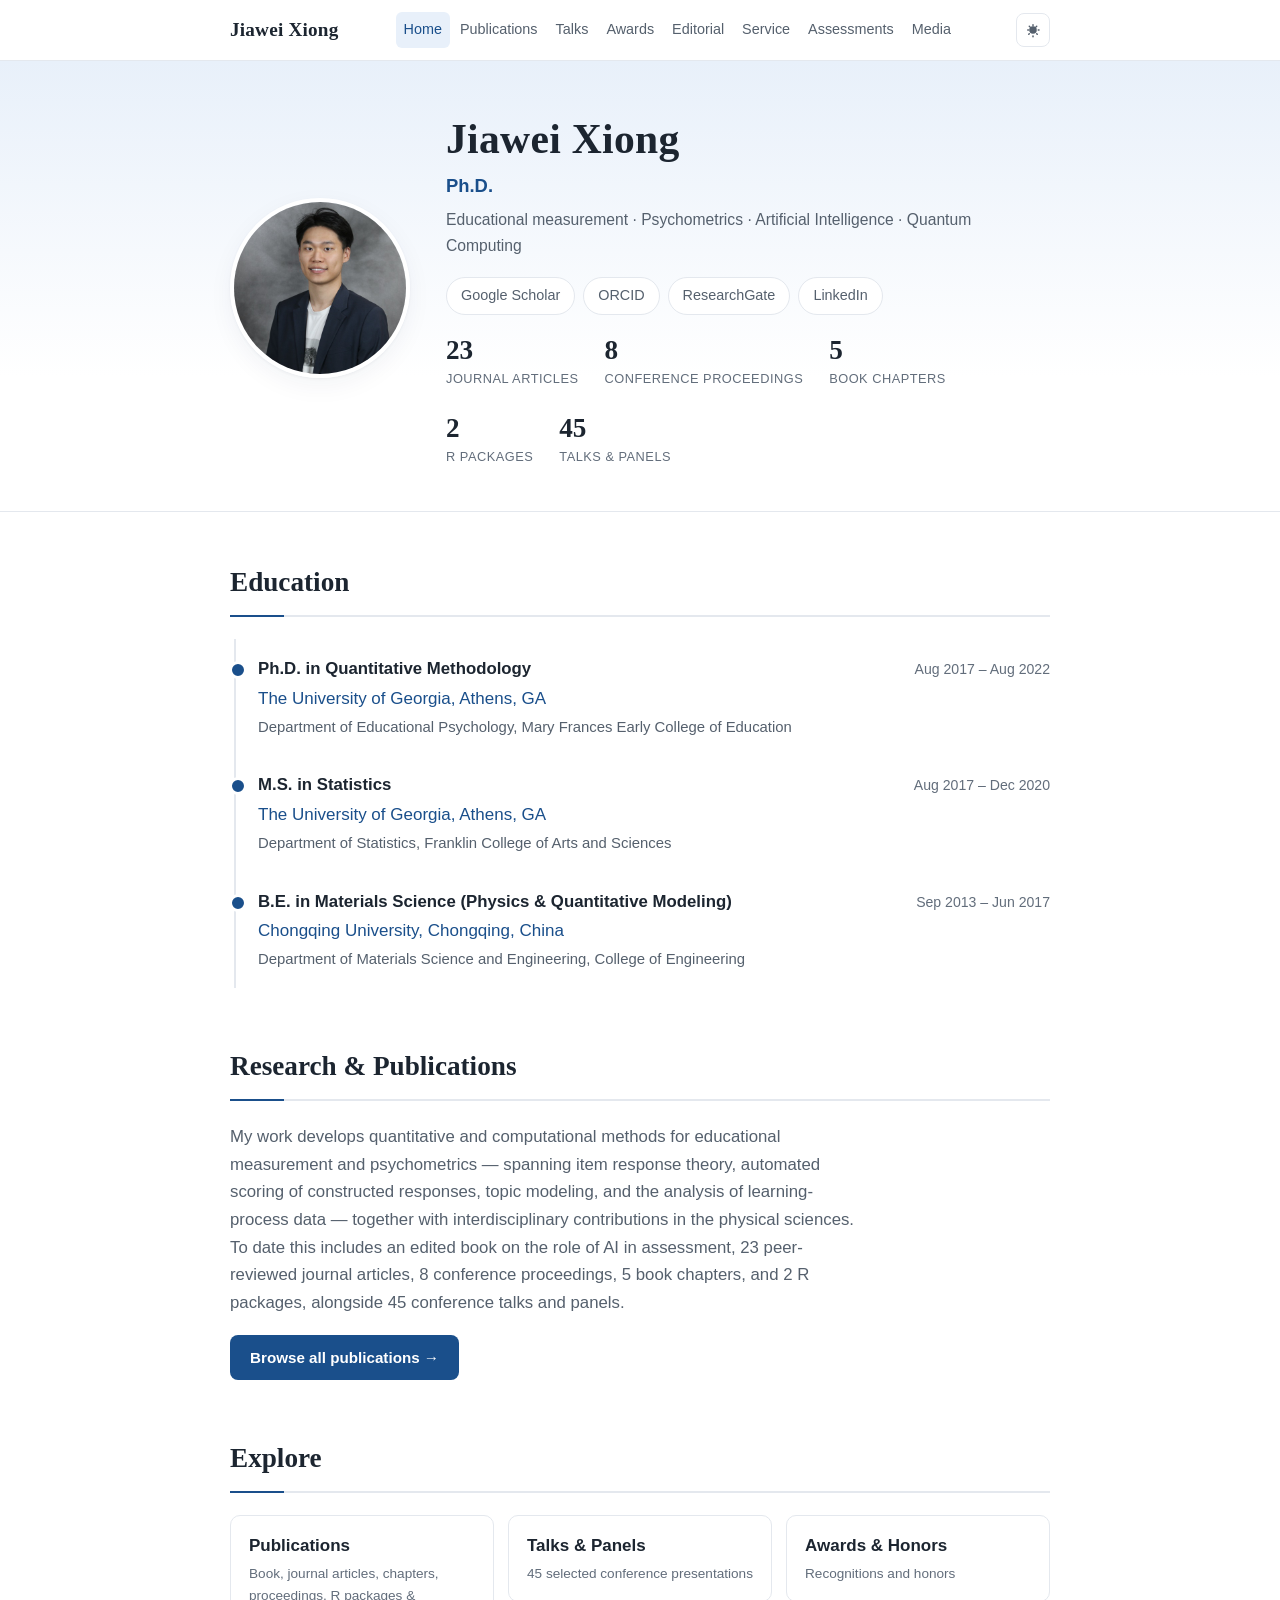
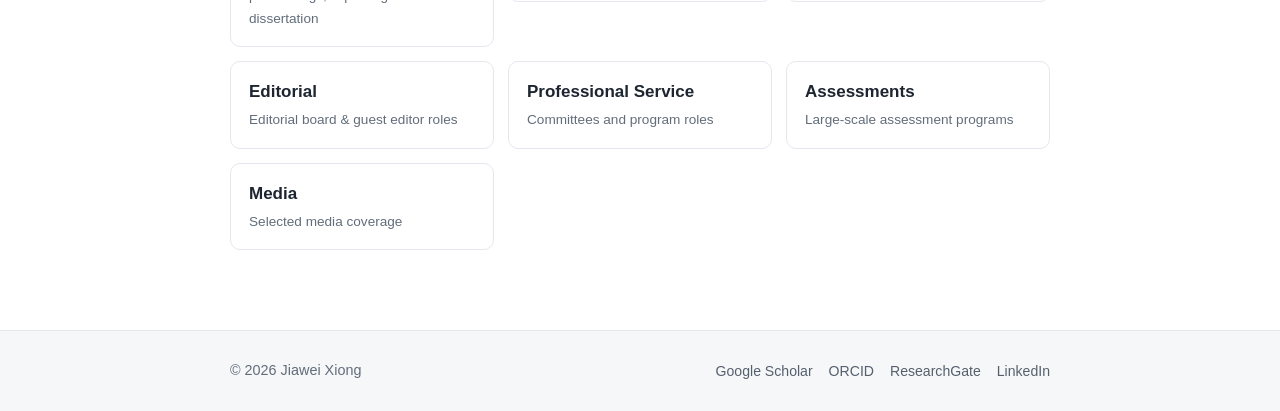
==== index.html @ 8add4418 "Add files via upload" ====
<!DOCTYPE html>
<html lang="en">
<head>
  <meta charset="utf-8" />
  <meta name="viewport" content="width=device-width, initial-scale=1" />
  <title>Jiawei Xiong — Quantitative Methodology &amp; Educational Measurement</title>

  <!-- Primary meta -->
  <meta name="description" content="Jiawei Xiong, Ph.D. in Quantitative Methodology (University of Georgia). Research in educational measurement, psychometrics, artificial intelligence, automated scoring, and process data analysis. Publications, conference talks, R packages, and professional service." />
  <meta name="author" content="Jiawei Xiong" />
  <meta name="keywords" content="Jiawei Xiong, educational measurement, psychometrics, quantitative methodology, item response theory, automated scoring, topic modeling, process data, machine learning, artificial intelligence, University of Georgia" />
  <link rel="canonical" href="https://nayoxiong.github.io/" />
  <meta name="robots" content="index, follow" />

  <!-- Open Graph -->
  <meta property="og:type" content="profile" />
  <meta property="og:title" content="Jiawei Xiong — Quantitative Methodology &amp; Educational Measurement" />
  <meta property="og:description" content="Ph.D. in Quantitative Methodology. Research in educational measurement, psychometrics, artificial intelligence, automated scoring, and process data analysis." />
  <meta property="og:url" content="https://nayoxiong.github.io/" />
  <meta property="og:image" content="https://nayoxiong.github.io/assets/profile.jpg" />
  <meta property="profile:first_name" content="Jiawei" />
  <meta property="profile:last_name" content="Xiong" />

  <!-- Twitter -->
  <meta name="twitter:card" content="summary" />
  <meta name="twitter:title" content="Jiawei Xiong — Quantitative Methodology &amp; Educational Measurement" />
  <meta name="twitter:description" content="Ph.D. in Quantitative Methodology. Research in educational measurement, psychometrics, artificial intelligence, and process data analysis." />
  <meta name="twitter:image" content="https://nayoxiong.github.io/assets/profile.jpg" />

  <link rel="icon" href="assets/favicon.svg" type="image/svg+xml" />
  <link rel="stylesheet" href="styles.css" />

  <!-- Structured data for search engines -->
  <script type="application/ld+json">
  {
    "@context": "https://schema.org",
    "@type": "Person",
    "name": "Jiawei Xiong",
    "givenName": "Jiawei",
    "familyName": "Xiong",
    "url": "https://nayoxiong.github.io/",
    "image": "https://nayoxiong.github.io/assets/profile.jpg",
    "description": "Ph.D. in Quantitative Methodology with research in educational measurement, psychometrics, artificial intelligence, automated scoring, and process data analysis.",
    "knowsAbout": ["Educational Measurement", "Psychometrics", "Quantitative Methodology", "Item Response Theory", "Automated Scoring", "Topic Modeling", "Process Data Analysis", "Artificial Intelligence", "Statistics"],
    "alumniOf": [
      { "@type": "CollegeOrUniversity", "name": "The University of Georgia" },
      { "@type": "CollegeOrUniversity", "name": "Chongqing University" }
    ],
    "sameAs": [
      "https://scholar.google.com/citations?user=y96cS50AAAAJ&hl=en",
      "https://orcid.org/0000-0002-2069-8720",
      "https://www.researchgate.net/profile/Jiawei_Xiong7",
      "https://www.linkedin.com/in/jiawei-x-490b86272/"
    ]
  }
  </script>
</head>
<body>
  <a class="skip-link" href="#main">Skip to content</a>

  <header class="site-nav" id="top">
    <div class="nav-inner">
      <a class="nav-brand" href="index.html">Jiawei Xiong</a>
      <nav id="nav-links" class="nav-links" aria-label="Site navigation">
        <a href="index.html" class="active">Home</a>
        <a href="publications.html">Publications</a>
        <a href="talks.html">Talks</a>
        <a href="awards.html">Awards</a>
        <a href="editorial.html">Editorial</a>
        <a href="service.html">Service</a>
        <a href="assessments.html">Assessments</a>
        <a href="media.html">Media</a>
      </nav>
      <div class="nav-actions">
        <button class="theme-toggle" id="themeToggle" aria-label="Toggle dark mode" title="Toggle dark mode">
          <svg class="icon-sun" viewBox="0 0 24 24" width="18" height="18" aria-hidden="true"><path fill="currentColor" d="M12 17a5 5 0 1 0 0-10 5 5 0 0 0 0 10zm0-13a1 1 0 0 1 1 1v1a1 1 0 1 1-2 0V5a1 1 0 0 1 1-1zm0 15a1 1 0 0 1 1 1v1a1 1 0 1 1-2 0v-1a1 1 0 0 1 1-1zM4 12a1 1 0 0 1 1-1h1a1 1 0 1 1 0 2H5a1 1 0 0 1-1-1zm14 0a1 1 0 0 1 1-1h1a1 1 0 1 1 0 2h-1a1 1 0 0 1-1-1zM6.34 6.34a1 1 0 0 1 1.42 0l.7.7a1 1 0 0 1-1.41 1.42l-.71-.71a1 1 0 0 1 0-1.41zm9.9 9.9a1 1 0 0 1 1.41 0l.71.71a1 1 0 0 1-1.42 1.41l-.7-.7a1 1 0 0 1 0-1.42zM17.66 6.34a1 1 0 0 1 0 1.41l-.71.71a1 1 0 1 1-1.41-1.42l.7-.7a1 1 0 0 1 1.42 0zM7.76 16.24a1 1 0 0 1 0 1.42l-.7.7a1 1 0 0 1-1.42-1.41l.71-.71a1 1 0 0 1 1.41 0z"/></svg>
          <svg class="icon-moon" viewBox="0 0 24 24" width="18" height="18" aria-hidden="true"><path fill="currentColor" d="M21 12.79A9 9 0 1 1 11.21 3 7 7 0 0 0 21 12.79z"/></svg>
        </button>
        <button class="nav-toggle" aria-label="Toggle navigation menu" aria-expanded="false" aria-controls="nav-links">
          <span></span><span></span><span></span>
        </button>
      </div>
    </div>
  </header>

  <main id="main">

    <!-- ==================== HERO ==================== -->
    <section class="hero" id="about">
      <div class="hero-inner">
        <div class="hero-photo">
          <img src="assets/profile.jpg" alt="Portrait of Jiawei Xiong" width="180" height="180"
               onerror="this.style.display='none';this.nextElementSibling.style.display='flex';" />
          <div class="hero-monogram" aria-hidden="true" style="display:none;">JX</div>
        </div>
        <div class="hero-text">
          <h1>Jiawei Xiong</h1>
          <p class="hero-subtitle">Ph.D.</p>
          <p class="hero-areas">Educational measurement &middot; Psychometrics &middot; Artificial Intelligence &middot; Quantum Computing</p>
          <ul class="hero-links" aria-label="Academic profiles">
            <li><a href="https://scholar.google.com/citations?user=y96cS50AAAAJ&hl=en" target="_blank" rel="noopener">Google Scholar</a></li>
            <li><a href="https://orcid.org/0000-0002-2069-8720" target="_blank" rel="noopener">ORCID</a></li>
            <li><a href="https://www.researchgate.net/profile/Jiawei_Xiong7" target="_blank" rel="noopener">ResearchGate</a></li>
            <li><a href="https://www.linkedin.com/in/jiawei-x-490b86272/" target="_blank" rel="noopener">LinkedIn</a></li>
          </ul>
          <ul class="hero-stats" aria-label="Publication summary">
            <li><span class="stat-num">23</span><span class="stat-label">Journal articles</span></li>
            <li><span class="stat-num">8</span><span class="stat-label">Conference proceedings</span></li>
            <li><span class="stat-num">5</span><span class="stat-label">Book chapters</span></li>
            <li><span class="stat-num">2</span><span class="stat-label">R packages</span></li>
            <li><span class="stat-num">45</span><span class="stat-label">Talks &amp; panels</span></li>
          </ul>
        </div>
      </div>
    </section>

    <!-- ==================== EDUCATION ==================== -->
    <section id="education" class="section">
      <h2 class="section-title">Education</h2>
      <ul class="timeline">
        <li>
          <div class="tl-head">
            <span class="tl-title">Ph.D. in Quantitative Methodology</span>
            <span class="tl-date">Aug 2017 &ndash; Aug 2022</span>
          </div>
          <div class="tl-org">The University of Georgia, Athens, GA</div>
          <div class="tl-detail">Department of Educational Psychology, Mary Frances Early College of Education</div>
        </li>
        <li>
          <div class="tl-head">
            <span class="tl-title">M.S. in Statistics</span>
            <span class="tl-date">Aug 2017 &ndash; Dec 2020</span>
          </div>
          <div class="tl-org">The University of Georgia, Athens, GA</div>
          <div class="tl-detail">Department of Statistics, Franklin College of Arts and Sciences</div>
        </li>
        <li>
          <div class="tl-head">
            <span class="tl-title">B.E. in Materials Science (Physics &amp; Quantitative Modeling)</span>
            <span class="tl-date">Sep 2013 &ndash; Jun 2017</span>
          </div>
          <div class="tl-org">Chongqing University, Chongqing, China</div>
          <div class="tl-detail">Department of Materials Science and Engineering, College of Engineering</div>
        </li>
      </ul>
    </section>

    <!-- ==================== RESEARCH SUMMARY ==================== -->
    <section id="research" class="section">
      <h2 class="section-title">Research &amp; Publications</h2>
      <p class="lead">My work develops quantitative and computational methods for educational measurement and psychometrics &mdash; spanning item response theory, automated scoring of constructed responses, topic modeling, and the analysis of learning-process data &mdash; together with interdisciplinary contributions in the physical sciences. To date this includes an edited book on the role of AI in assessment, 23 peer-reviewed journal articles, 8 conference proceedings, 5 book chapters, and 2 R packages, alongside 45 conference talks and panels.</p>
      <a class="btn" href="publications.html">Browse all publications &rarr;</a>
    </section>

    <!-- ==================== EXPLORE ==================== -->
    <section id="explore" class="section">
      <h2 class="section-title">Explore</h2>
      <ul class="explore-grid">
        <li><a href="publications.html"><span class="explore-title">Publications</span><span class="explore-desc">Book, journal articles, chapters, proceedings, R packages &amp; dissertation</span></a></li>
        <li><a href="talks.html"><span class="explore-title">Talks &amp; Panels</span><span class="explore-desc">45 selected conference presentations</span></a></li>
        <li><a href="awards.html"><span class="explore-title">Awards &amp; Honors</span><span class="explore-desc">Recognitions and honors</span></a></li>
        <li><a href="editorial.html"><span class="explore-title">Editorial</span><span class="explore-desc">Editorial board &amp; guest editor roles</span></a></li>
        <li><a href="service.html"><span class="explore-title">Professional Service</span><span class="explore-desc">Committees and program roles</span></a></li>
        <li><a href="assessments.html"><span class="explore-title">Assessments</span><span class="explore-desc">Large-scale assessment programs</span></a></li>
        <li><a href="media.html"><span class="explore-title">Media</span><span class="explore-desc">Selected media coverage</span></a></li>
      </ul>
    </section>

  </main>

  <footer class="site-footer">
    <div class="footer-inner">
      <p>&copy; <span id="year"></span> Jiawei Xiong</p>
      <ul class="footer-links">
        <li><a href="https://scholar.google.com/citations?user=y96cS50AAAAJ&hl=en" target="_blank" rel="noopener">Google Scholar</a></li>
        <li><a href="https://orcid.org/0000-0002-2069-8720" target="_blank" rel="noopener">ORCID</a></li>
        <li><a href="https://www.researchgate.net/profile/Jiawei_Xiong7" target="_blank" rel="noopener">ResearchGate</a></li>
        <li><a href="https://www.linkedin.com/in/jiawei-x-490b86272/" target="_blank" rel="noopener">LinkedIn</a></li>
      </ul>
    </div>
  </footer>

  <button class="to-top" id="toTop" aria-label="Back to top" title="Back to top">&uarr;</button>

  <script src="script.js"></script>
</body>
</html>
---- styles.css ----
/* ===================================================================
   Jiawei Xiong — academic site
   Design: clean, scholarly, responsive, light + dark themes
   =================================================================== */

:root {
  --bg: #ffffff;
  --bg-alt: #f6f7f9;
  --surface: #ffffff;
  --text: #1c2530;
  --text-soft: #55606d;
  --text-faint: #626d7b;
  --border: #e4e8ee;
  --accent: #1a4f8b;          /* scholarly navy */
  --accent-soft: #e8f0fa;
  --accent-hover: #123a68;
  --shadow: 0 1px 3px rgba(20, 40, 70, 0.06), 0 8px 24px rgba(20, 40, 70, 0.05);
  --maxw: 860px;
  --nav-h: 60px;
  --serif: Georgia, "Times New Roman", "Songti SC", serif;
  --sans: -apple-system, BlinkMacSystemFont, "Segoe UI", Roboto, Helvetica, Arial, sans-serif;
}

:root[data-theme="dark"] {
  --bg: #0f141a;
  --bg-alt: #151c24;
  --surface: #161d26;
  --text: #e6ebf1;
  --text-soft: #a9b4c0;
  --text-faint: #7e8a97;
  --border: #26313d;
  --accent: #6ea8e0;
  --accent-soft: #16283d;
  --accent-hover: #9ec4ec;
  --shadow: 0 1px 3px rgba(0, 0, 0, 0.4), 0 8px 24px rgba(0, 0, 0, 0.3);
}

@media (prefers-color-scheme: dark) {
  :root:not([data-theme="light"]) {
    --bg: #0f141a;
    --bg-alt: #151c24;
    --surface: #161d26;
    --text: #e6ebf1;
    --text-soft: #a9b4c0;
    --text-faint: #7e8a97;
    --border: #26313d;
    --accent: #6ea8e0;
    --accent-soft: #16283d;
    --accent-hover: #9ec4ec;
    --shadow: 0 1px 3px rgba(0, 0, 0, 0.4), 0 8px 24px rgba(0, 0, 0, 0.3);
  }
}

* { box-sizing: border-box; }

html { scroll-behavior: smooth; scroll-padding-top: calc(var(--nav-h) + 12px); }

body {
  margin: 0;
  font-family: var(--sans);
  color: var(--text);
  background: var(--bg);
  line-height: 1.65;
  font-size: 17px;
  -webkit-font-smoothing: antialiased;
  text-rendering: optimizeLegibility;
}

a { color: var(--accent); text-decoration: none; }
a:hover { color: var(--accent-hover); text-decoration: underline; }

.skip-link {
  position: absolute; left: -999px; top: 0;
  background: var(--accent); color: #fff; padding: 10px 16px; z-index: 200; border-radius: 0 0 6px 0;
}
.skip-link:focus { left: 0; }

/* ---------------- Navigation ---------------- */
.site-nav {
  position: sticky; top: 0; z-index: 100;
  background: color-mix(in srgb, var(--bg) 88%, transparent);
  backdrop-filter: saturate(180%) blur(10px);
  border-bottom: 1px solid var(--border);
}
.nav-inner {
  max-width: var(--maxw); margin: 0 auto; height: var(--nav-h);
  display: flex; align-items: center; justify-content: space-between;
  padding: 0 20px; gap: 12px;
}
.nav-brand {
  font-family: var(--serif); font-weight: 700; font-size: 1.2rem;
  color: var(--text); letter-spacing: .2px;
}
.nav-brand:hover { color: var(--accent); text-decoration: none; }
.nav-links { display: flex; align-items: center; gap: 2px; }
.nav-links a {
  color: var(--text-soft); font-size: .9rem; padding: 6px 8px; border-radius: 6px;
  font-weight: 500; white-space: nowrap;
}
.nav-links a:hover { color: var(--accent); background: var(--accent-soft); text-decoration: none; }
.nav-links a.active { color: var(--accent); background: var(--accent-soft); }

.theme-toggle, .nav-toggle {
  background: none; border: 1px solid var(--border); color: var(--text-soft);
  cursor: pointer; border-radius: 8px; padding: 6px; display: inline-flex;
  align-items: center; justify-content: center;
}
.nav-actions { display: flex; align-items: center; gap: 8px; }
.theme-toggle { width: 34px; height: 34px; }
.theme-toggle:hover { color: var(--accent); border-color: var(--accent); }
.icon-moon { display: none; }
:root[data-theme="dark"] .icon-sun { display: none; }
:root[data-theme="dark"] .icon-moon { display: inline; }
@media (prefers-color-scheme: dark) {
  :root:not([data-theme="light"]) .icon-sun { display: none; }
  :root:not([data-theme="light"]) .icon-moon { display: inline; }
}

.nav-toggle { display: none; flex-direction: column; gap: 4px; width: 38px; height: 34px; }
.nav-toggle span { display: block; width: 18px; height: 2px; background: currentColor; border-radius: 2px; transition: .2s; }

/* ---------------- Hero ---------------- */
.hero {
  background: linear-gradient(180deg, var(--accent-soft), var(--bg) 70%);
  border-bottom: 1px solid var(--border);
}
.hero-inner {
  max-width: var(--maxw); margin: 0 auto; padding: 56px 20px 44px;
  display: flex; gap: 36px; align-items: center; flex-wrap: wrap;
}
.hero-photo { flex: 0 0 auto; }
.hero-photo img {
  width: 180px; height: 180px; border-radius: 50%; object-fit: cover;
  border: 4px solid var(--surface); box-shadow: var(--shadow);
}
.hero-monogram {
  width: 180px; height: 180px; border-radius: 50%;
  align-items: center; justify-content: center;
  font-family: var(--serif); font-size: 4rem; font-weight: 700; color: #fff;
  background: linear-gradient(135deg, var(--accent), var(--accent-hover));
  box-shadow: var(--shadow);
}
.hero-text { flex: 1 1 320px; min-width: 0; }
.hero-text h1 {
  font-family: var(--serif); font-size: 2.6rem; line-height: 1.1; margin: 0 0 8px;
  color: var(--text); letter-spacing: .3px;
}
.hero-subtitle { font-size: 1.15rem; color: var(--accent); font-weight: 600; margin: 0 0 6px; }
.hero-areas { color: var(--text-soft); margin: 0 0 18px; font-size: .98rem; }

.hero-links {
  list-style: none; display: flex; flex-wrap: wrap; gap: 8px; padding: 0; margin: 0 0 22px;
}
.hero-links a {
  display: inline-block; padding: 6px 14px; border: 1px solid var(--border);
  border-radius: 20px; font-size: .9rem; font-weight: 500; background: var(--surface);
  color: var(--text-soft);
}
.hero-links a:hover { border-color: var(--accent); color: var(--accent); background: var(--accent-soft); text-decoration: none; }

.hero-stats { list-style: none; display: flex; flex-wrap: wrap; gap: 26px; padding: 0; margin: 0; }
.hero-stats li { display: flex; flex-direction: column; }
.stat-num { font-family: var(--serif); font-size: 1.7rem; font-weight: 700; color: var(--text); line-height: 1; }
.stat-label { font-size: .8rem; color: var(--text-faint); text-transform: uppercase; letter-spacing: .5px; margin-top: 4px; }

/* ---------------- Sections ---------------- */
.section { max-width: var(--maxw); margin: 0 auto; padding: 48px 20px 8px; }
.section:last-of-type { padding-bottom: 40px; }
.section-title {
  font-family: var(--serif); font-size: 1.7rem; margin: 0 0 22px; color: var(--text);
  padding-bottom: 10px; border-bottom: 2px solid var(--border); position: relative;
}
.section-title::after {
  content: ""; position: absolute; left: 0; bottom: -2px; width: 54px; height: 2px; background: var(--accent);
}
.subsection-title {
  font-size: 1.05rem; color: var(--accent); margin: 28px 0 12px; font-weight: 600;
  text-transform: uppercase; letter-spacing: .6px;
}
.section-note { color: var(--text-faint); font-size: .9rem; margin: -6px 0 18px; }
.corr { color: var(--accent); font-weight: 700; }

/* ---------------- Education timeline ---------------- */
.timeline { list-style: none; padding: 0; margin: 0; }
.timeline li {
  padding: 16px 0 16px 22px; border-left: 2px solid var(--border); position: relative;
  margin-left: 4px;
}
.timeline li::before {
  content: ""; position: absolute; left: -7px; top: 22px; width: 12px; height: 12px;
  background: var(--accent); border-radius: 50%; border: 3px solid var(--bg);
}
.tl-head { display: flex; justify-content: space-between; gap: 16px; flex-wrap: wrap; align-items: baseline; }
.tl-title { font-weight: 700; font-size: 1.05rem; color: var(--text); }
.tl-date { color: var(--text-faint); font-size: .88rem; white-space: nowrap; }
.tl-org { color: var(--accent); font-weight: 500; margin-top: 2px; }
.tl-detail { color: var(--text-soft); font-size: .93rem; margin-top: 2px; }

/* ---------------- Award / list rows ---------------- */
.award-list { list-style: none; padding: 0; margin: 0; }
.award-list li {
  display: flex; justify-content: space-between; gap: 16px; flex-wrap: wrap;
  padding: 11px 0; border-bottom: 1px solid var(--border); align-items: baseline;
}
.award-list li:last-child { border-bottom: none; }
.award-name { color: var(--text); }
.award-date { color: var(--text-faint); font-size: .88rem; white-space: nowrap; }
.service-group { margin-bottom: 8px; }

/* ---------------- Publications / talks ---------------- */
.pub-list { margin: 0; padding-left: 2.2em; }
.pub-list li {
  padding: 12px 0; border-bottom: 1px solid var(--border); line-height: 1.6;
  color: var(--text-soft);
}
.pub-list li:last-child { border-bottom: none; }
.pub-list li::marker { color: var(--text-faint); font-size: .85em; }
.pub-list strong { color: var(--text); font-weight: 700; }
.pub-list em { color: var(--text); }
.pub-list a { word-break: break-word; }

/* ---------------- Assessments tags ---------------- */
.tag-list { list-style: none; padding: 0; margin: 0; display: flex; flex-direction: column; gap: 8px; }
.tag-list li {
  background: var(--bg-alt); border: 1px solid var(--border); border-radius: 8px;
  padding: 11px 16px; color: var(--text); font-size: .95rem;
}

/* ---------------- Media ---------------- */
.media-list { list-style: none; padding: 0; margin: 0; }
.media-list li { padding: 12px 0; border-bottom: 1px solid var(--border); }
.media-list li:last-child { border-bottom: none; }
.media-list a { font-weight: 600; }
.media-meta { color: var(--text-faint); font-size: .88rem; margin-top: 3px; }

/* ---------------- Home: research summary + explore ---------------- */
.lead { font-size: 1.05rem; color: var(--text-soft); max-width: 68ch; margin: 0 0 6px; }
.btn {
  display: inline-block; margin-top: 12px; padding: 10px 20px; border-radius: 8px;
  background: var(--accent); color: #fff; font-weight: 600; font-size: .95rem;
}
.btn:hover { background: var(--accent-hover); text-decoration: none; color: #fff; }
.explore-grid {
  list-style: none; padding: 0; margin: 6px 0 0;
  display: grid; grid-template-columns: repeat(auto-fill, minmax(210px, 1fr)); gap: 14px;
}
.explore-grid a {
  display: block; padding: 16px 18px; border: 1px solid var(--border); border-radius: 10px;
  background: var(--surface); color: var(--text);
  transition: border-color .15s, transform .15s, box-shadow .15s;
}
.explore-grid a:hover { border-color: var(--accent); box-shadow: var(--shadow); text-decoration: none; transform: translateY(-2px); }
.explore-title { font-weight: 700; color: var(--text); display: block; }
.explore-desc { font-size: .85rem; color: var(--text-faint); margin-top: 3px; display: block; }

/* ---------------- Footer ---------------- */
.site-footer { border-top: 1px solid var(--border); background: var(--bg-alt); margin-top: 40px; }
.footer-inner {
  max-width: var(--maxw); margin: 0 auto; padding: 26px 20px;
  display: flex; justify-content: space-between; align-items: center; gap: 16px; flex-wrap: wrap;
}
.footer-inner p { margin: 0; color: var(--text-faint); font-size: .9rem; }
.footer-links { list-style: none; display: flex; gap: 16px; padding: 0; margin: 0; }
.footer-links a { color: var(--text-soft); font-size: .88rem; }

/* ---------------- Back to top ---------------- */
.to-top {
  position: fixed; bottom: 24px; right: 24px; width: 44px; height: 44px; border-radius: 50%;
  background: var(--accent); color: #fff; border: none; cursor: pointer; font-size: 1.2rem;
  box-shadow: var(--shadow); opacity: 0; pointer-events: none; transition: opacity .25s, transform .25s;
  transform: translateY(8px);
}
.to-top.show { opacity: 1; pointer-events: auto; transform: translateY(0); }
.to-top:hover { background: var(--accent-hover); }

/* ---------------- Responsive ---------------- */
@media (max-width: 860px) {
  body { font-size: 16px; }
  .nav-toggle { display: flex; }
  .nav-links {
    position: fixed; top: var(--nav-h); left: 0; right: 0;
    flex-direction: column; align-items: stretch; gap: 0;
    background: var(--bg); border-bottom: 1px solid var(--border);
    padding: 8px 12px 14px; box-shadow: var(--shadow);
    max-height: 0; overflow: hidden; transform: translateY(-8px); opacity: 0;
    transition: max-height .3s ease, opacity .2s, transform .2s, visibility .3s;
    pointer-events: none; visibility: hidden;
  }
  .nav-links.open { max-height: 520px; opacity: 1; transform: translateY(0); pointer-events: auto; visibility: visible; }
  .nav-links a { padding: 11px 10px; border-radius: 6px; font-size: 1rem; }

  .hero-inner { padding: 40px 20px 34px; gap: 24px; justify-content: center; text-align: center; }
  .hero-text { text-align: center; }
  .hero-text h1 { font-size: 2.1rem; }
  .hero-links, .hero-stats { justify-content: center; }
  .hero-photo img, .hero-monogram { width: 140px; height: 140px; }

  .tl-head { gap: 2px; }
}

@media print {
  .site-nav, .to-top, .theme-toggle, .nav-toggle { display: none !important; }
  body { font-size: 11pt; color: #000; background: #fff; }
  a { color: #000; text-decoration: none; }
  .hero { background: none; }
}
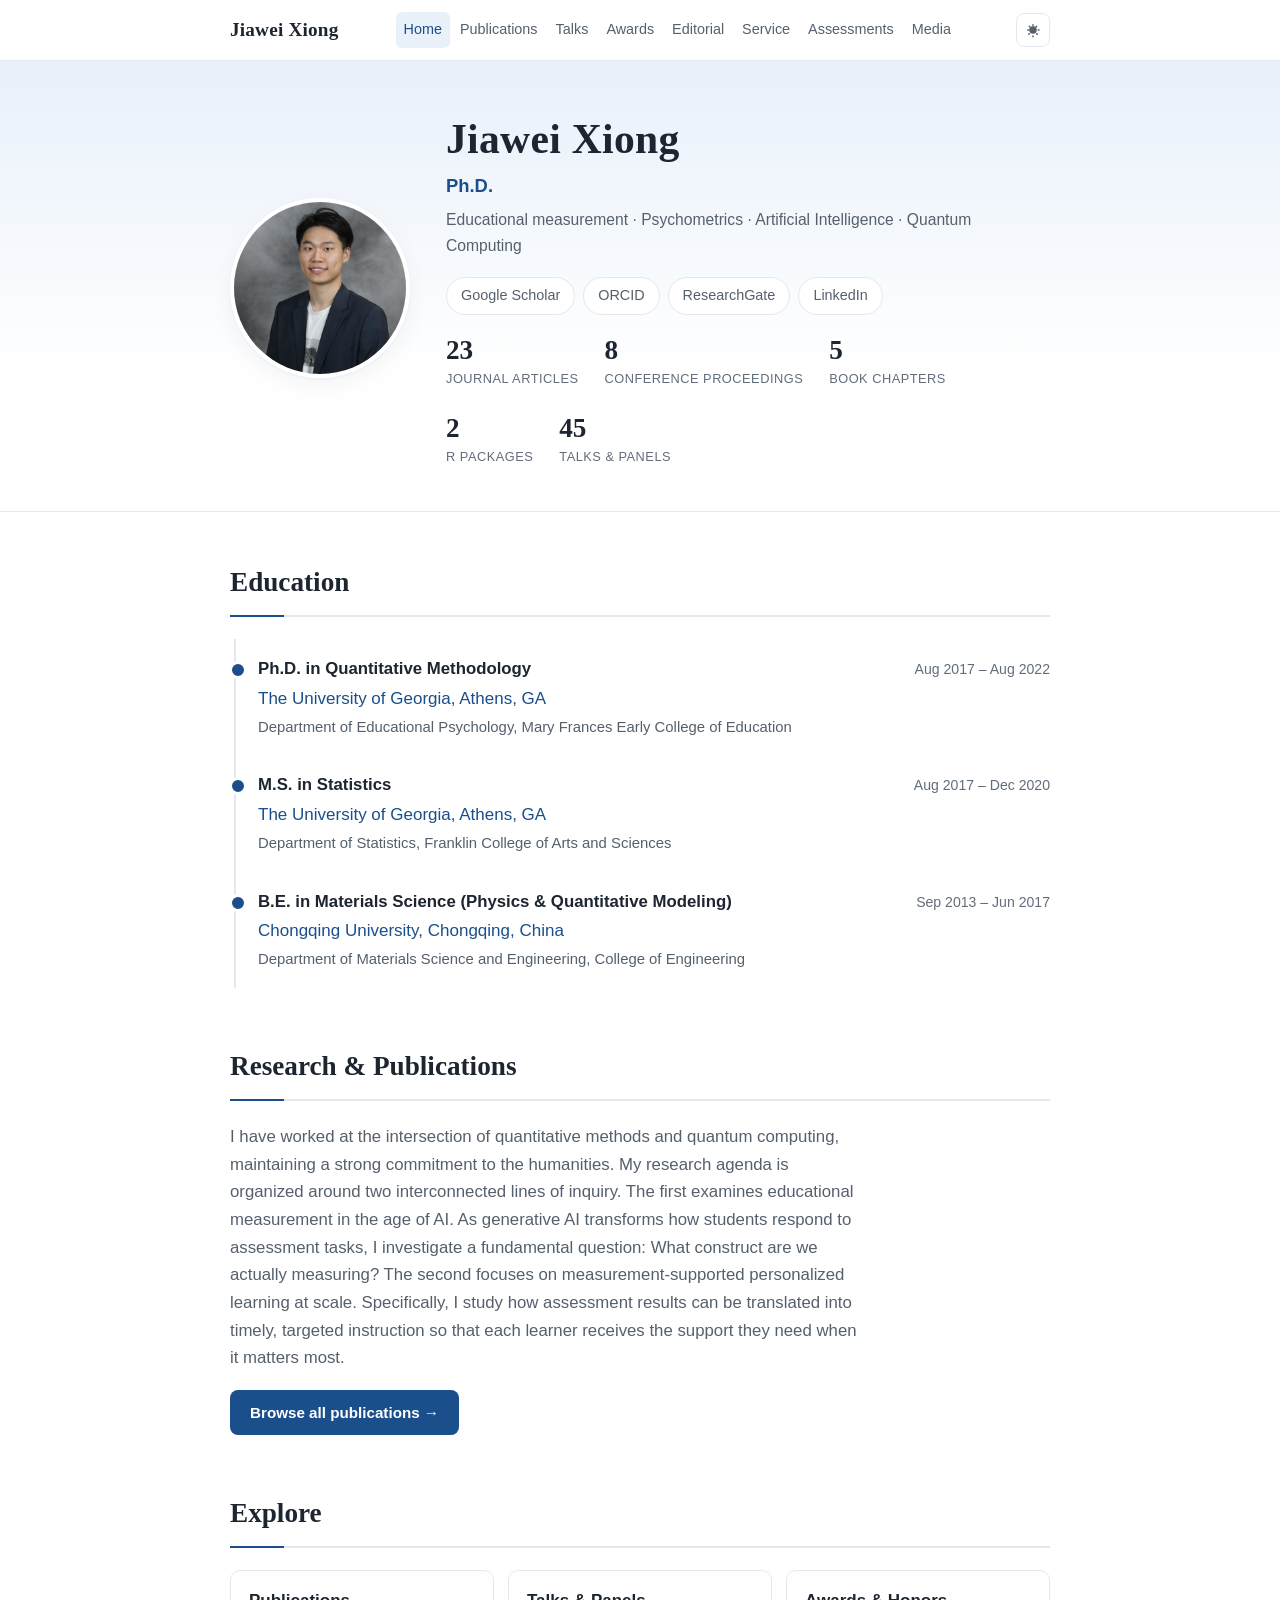
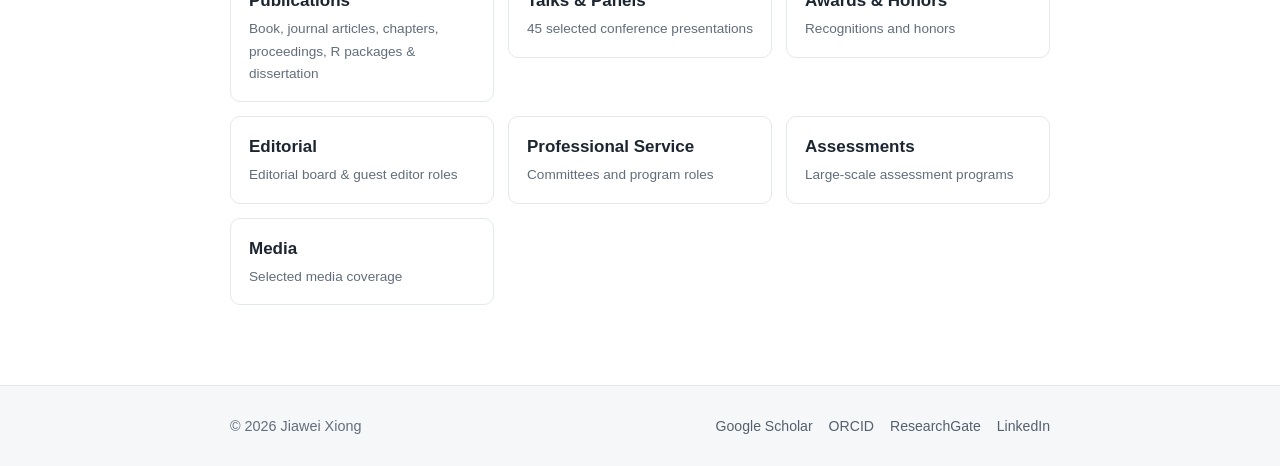
==== commit 3bb8b896: "Update index.html" ====
--- a/index.html
+++ b/index.html
@@ -148,7 +148,7 @@
     <!-- ==================== RESEARCH SUMMARY ==================== -->
     <section id="research" class="section">
       <h2 class="section-title">Research &amp; Publications</h2>
-      <p class="lead">My work develops quantitative and computational methods for educational measurement and psychometrics &mdash; spanning item response theory, automated scoring of constructed responses, topic modeling, and the analysis of learning-process data &mdash; together with interdisciplinary contributions in the physical sciences. To date this includes an edited book on the role of AI in assessment, 23 peer-reviewed journal articles, 8 conference proceedings, 5 book chapters, and 2 R packages, alongside 45 conference talks and panels.</p>
+      <p class="lead">I have worked at the intersection of quantitative methods and quantum computing, maintaining a strong commitment to the humanities. My research agenda is organized around two interconnected lines of inquiry. The first examines educational measurement in the age of AI. As generative AI transforms how students respond to assessment tasks, I investigate a fundamental question: What construct are we actually measuring? The second focuses on measurement-supported personalized learning at scale. Specifically, I study how assessment results can be translated into timely, targeted instruction so that each learner receives the support they need when it matters most.</p>
       <a class="btn" href="publications.html">Browse all publications &rarr;</a>
     </section>
 
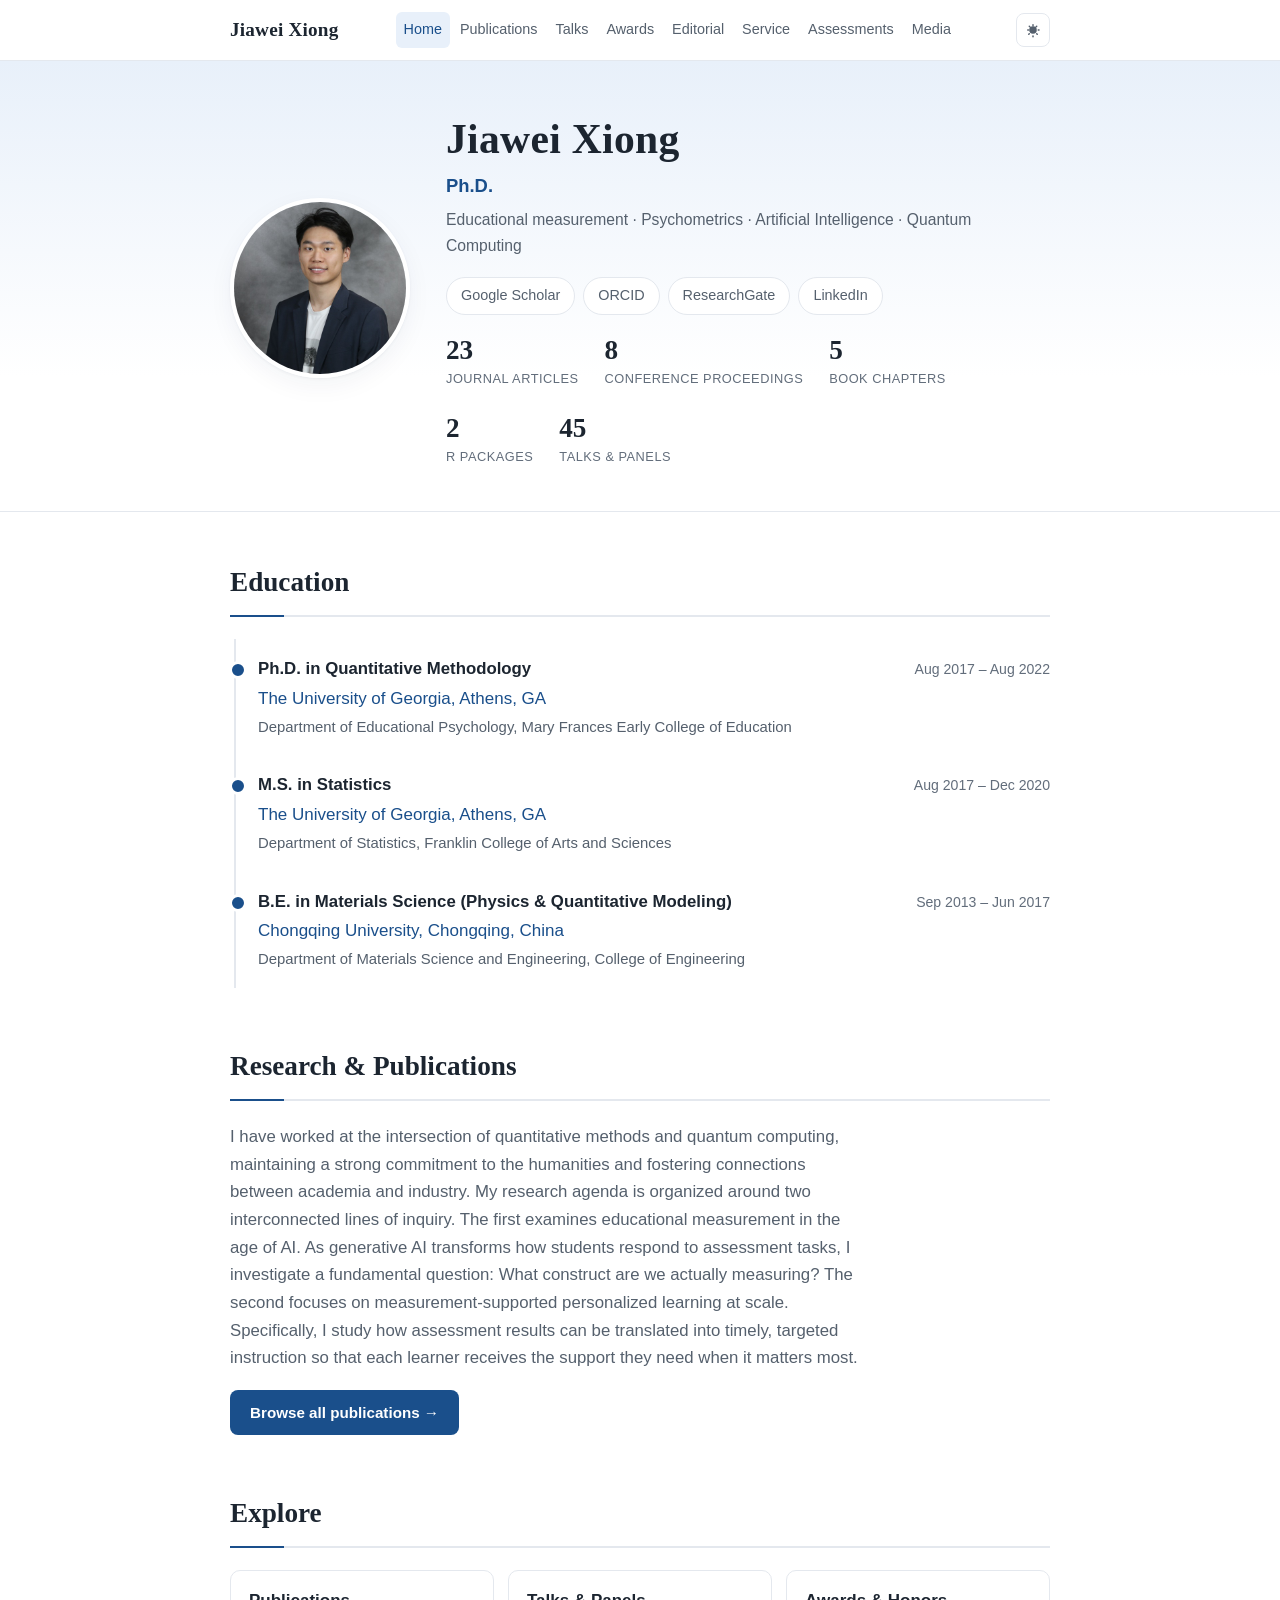
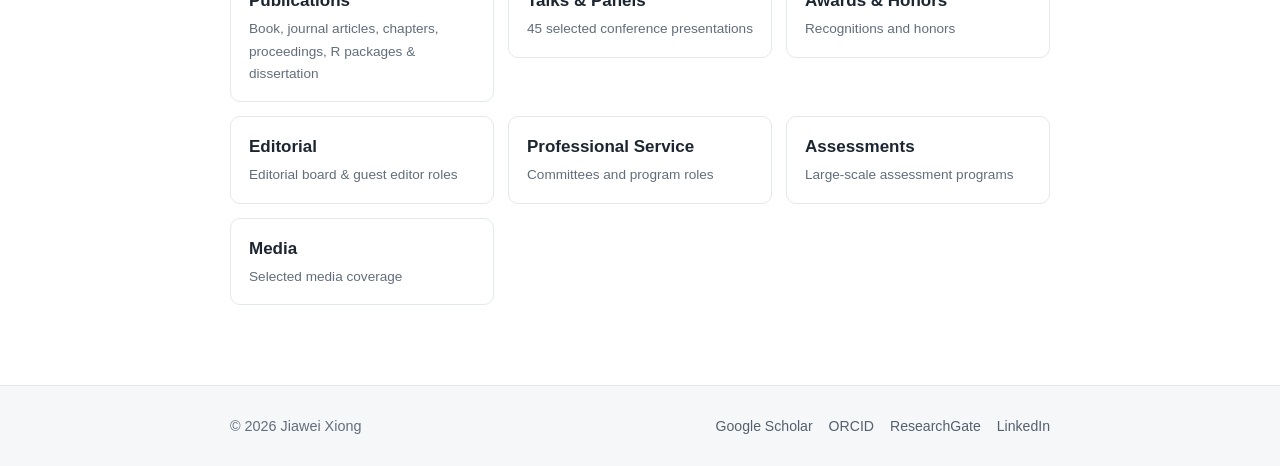
==== commit 57ed0587: "Update index.html" ====
--- a/index.html
+++ b/index.html
@@ -148,7 +148,7 @@
     <!-- ==================== RESEARCH SUMMARY ==================== -->
     <section id="research" class="section">
       <h2 class="section-title">Research &amp; Publications</h2>
-      <p class="lead">I have worked at the intersection of quantitative methods and quantum computing, maintaining a strong commitment to the humanities. My research agenda is organized around two interconnected lines of inquiry. The first examines educational measurement in the age of AI. As generative AI transforms how students respond to assessment tasks, I investigate a fundamental question: What construct are we actually measuring? The second focuses on measurement-supported personalized learning at scale. Specifically, I study how assessment results can be translated into timely, targeted instruction so that each learner receives the support they need when it matters most.</p>
+      <p class="lead">I have worked at the intersection of quantitative methods and quantum computing, maintaining a strong commitment to the humanities and fostering connections between academia and industry. My research agenda is organized around two interconnected lines of inquiry. The first examines educational measurement in the age of AI. As generative AI transforms how students respond to assessment tasks, I investigate a fundamental question: What construct are we actually measuring? The second focuses on measurement-supported personalized learning at scale. Specifically, I study how assessment results can be translated into timely, targeted instruction so that each learner receives the support they need when it matters most.</p>
       <a class="btn" href="publications.html">Browse all publications &rarr;</a>
     </section>
 
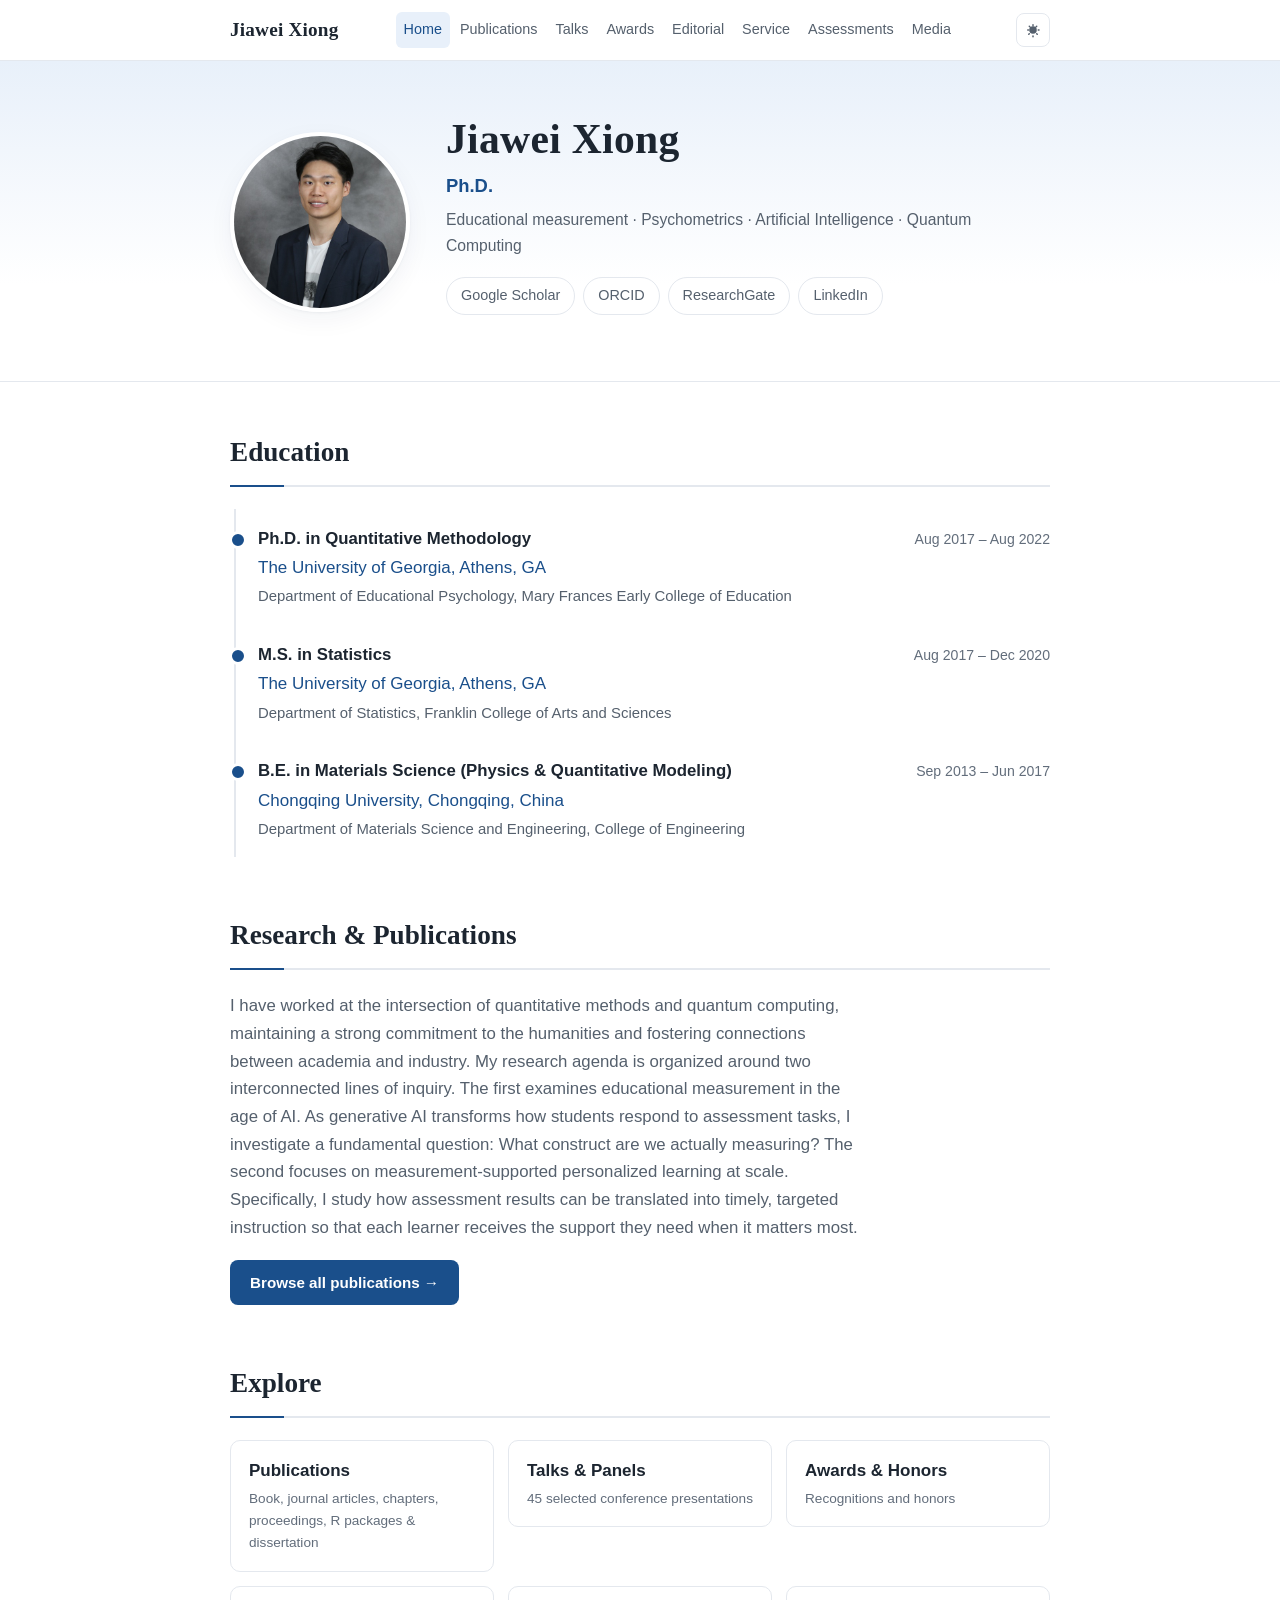
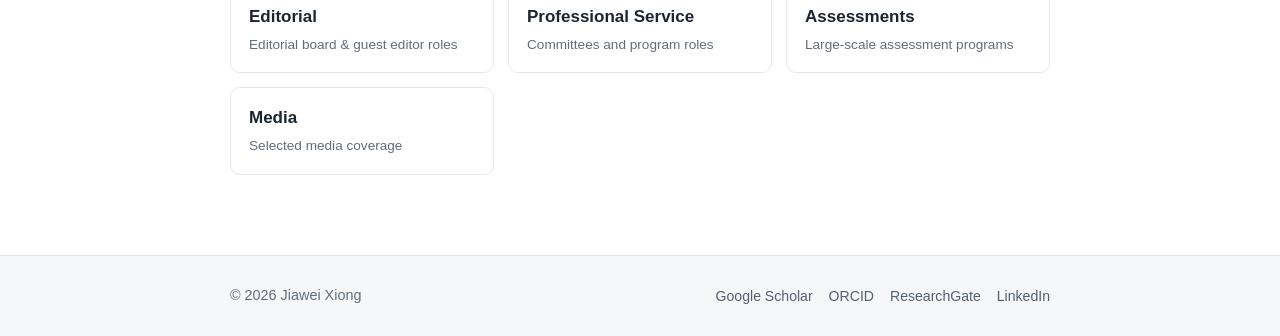
==== commit 57dca77d: "Update index.html" ====
--- a/index.html
+++ b/index.html
@@ -103,13 +103,6 @@
             <li><a href="https://www.researchgate.net/profile/Jiawei_Xiong7" target="_blank" rel="noopener">ResearchGate</a></li>
             <li><a href="https://www.linkedin.com/in/jiawei-x-490b86272/" target="_blank" rel="noopener">LinkedIn</a></li>
           </ul>
-          <ul class="hero-stats" aria-label="Publication summary">
-            <li><span class="stat-num">23</span><span class="stat-label">Journal articles</span></li>
-            <li><span class="stat-num">8</span><span class="stat-label">Conference proceedings</span></li>
-            <li><span class="stat-num">5</span><span class="stat-label">Book chapters</span></li>
-            <li><span class="stat-num">2</span><span class="stat-label">R packages</span></li>
-            <li><span class="stat-num">45</span><span class="stat-label">Talks &amp; panels</span></li>
-          </ul>
         </div>
       </div>
     </section>
